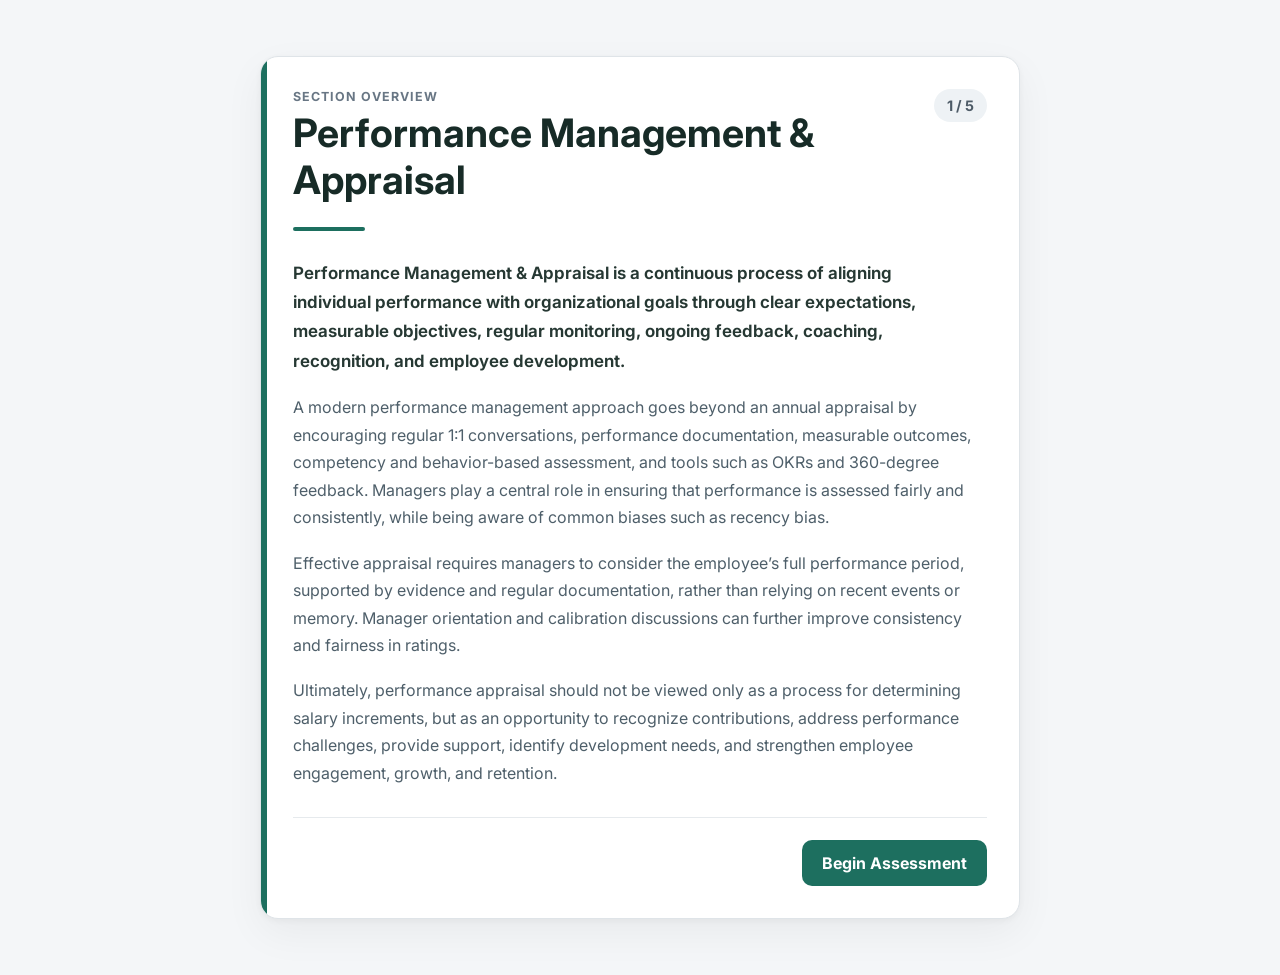
==== index.html @ 61f785e8 "Add section overview pages between assessment sections" ====
<!DOCTYPE html>
<html lang="en">
<head>
  <meta charset="UTF-8">
  <meta name="viewport" content="width=device-width, initial-scale=1">
  <meta name="description" content="BlinkNow Leadership Development Program HRM Session Final Assessment">
  <title>HRM Session Final Assessment</title>
  <link rel="stylesheet" href="style.css">
  <link rel="stylesheet" href="assessment.css?v=9">
  <link rel="stylesheet" href="section-intro.css?v=9">
</head>
<body>
  <main class="page-container">
    <section id="quiz-screen" class="quiz-card" hidden>
      <header class="quiz-header">
        <div>
          <p id="section-label" class="eyebrow">HRM Session Assessment</p>
          <h1 id="quiz-title">HRM Session Final Assessment</h1>
        </div>
        <div class="question-counter">
          <span id="current-question-number">1</span> / <span id="total-question-count">45</span>
        </div>
      </header>

      <div class="progress-track" role="progressbar" aria-label="Assessment progress" aria-valuemin="0" aria-valuemax="100" aria-valuenow="0">
        <div id="progress-bar" class="progress-bar"></div>
      </div>

      <div class="question-area">
        <details id="question-context" class="question-context" hidden>
          <summary id="context-title" class="context-title"></summary>
          <p id="context-text" class="context-text"></p>
        </details>

        <h2 id="question-text" class="question-text">Loading question...</h2>
        <div id="answer-options" class="answer-options" aria-label="Answer choices"></div>
        <div id="feedback" class="feedback" aria-live="polite" hidden></div>
      </div>

      <div class="quiz-actions">
        <button id="next-button" class="primary-button" type="button" disabled>Next Question</button>
      </div>
    </section>

    <section id="section-screen" class="quiz-card section-intro-card" hidden>
      <header class="section-intro-header">
        <div>
          <p id="section-intro-kicker" class="eyebrow">Section Overview</p>
          <h1 id="section-intro-title">Section Title</h1>
        </div>
        <div id="section-intro-count" class="question-counter">1 / 5</div>
      </header>

      <div class="section-intro-rule" aria-hidden="true"></div>
      <div id="section-intro-description" class="section-intro-description"></div>

      <div class="section-intro-actions">
        <button id="section-continue-button" class="primary-button" type="button">Begin Section</button>
      </div>
    </section>

    <section id="completion-screen" class="completion-card" hidden>
      <div class="completion-icon" aria-hidden="true">✓</div>
      <p class="eyebrow">Assessment Complete</p>
      <h1>HRM Sessions Completed</h1>
      <p class="completion-description">Enter your full name below to generate your certificate of completion.</p>
      <form id="certificate-form" class="name-form">
        <label for="participant-name">Full Name</label>
        <input id="participant-name" name="participant-name" type="text" autocomplete="name" maxlength="100" placeholder="Enter your full name" required>
        <button class="primary-button" type="submit">Generate Certificate</button>
      </form>
    </section>

    <section id="certificate-screen" hidden>
      <div id="certificate" class="certificate certificate-hrm" aria-label="Certificate of Completion">
        <div class="certificate-border">
          <div class="certificate-content">
            <div class="certificate-brand-lockup" aria-label="BlinkNow">
              <svg class="certificate-brand-mark" viewBox="0 0 86 118" aria-hidden="true">
                <path d="M43 3 61 21 43 39 25 21Z" fill="#ed174c" stroke="#ffffff" stroke-width="3"/>
                <path d="M22 23C4 42 2 67 16 87c7 10 16 18 27 25V42Z" fill="#41b6e6" stroke="#ffffff" stroke-width="3"/>
                <path d="M45 42v70c12-7 22-16 29-28 12-21 8-45-11-64Z" fill="#f15a24" stroke="#ffffff" stroke-width="3"/>
                <path d="M43 65 20 43c-7 14-7 31 2 45 5 9 12 16 21 22Z" fill="#4eb36b" stroke="#ffffff" stroke-width="3"/>
              </svg>
              <span>BlinkNow<sup>®</sup></span>
            </div>

            <h1 class="certificate-heading">Certificate of Completion</h1>

            <div class="certificate-ornament" aria-hidden="true">
              <span class="ornament-line"></span>
              <span class="ornament-symbol">◇ ◆ ◇</span>
              <span class="ornament-line"></span>
            </div>

            <p class="certificate-intro">This certificate is proudly presented to</p>
            <div id="certificate-name" class="certificate-name">Participant Name</div>

            <p class="certificate-copy">for the successful completion of the four HRM sessions and the</p>
            <h2 id="certificate-course-title" class="certificate-course">HRM Session Completion – Final Assessment</h2>
            <p class="certificate-program-copy">under the BlinkNow Leadership Development Program – 2026</p>

            <div class="certificate-meta">
              <span id="certificate-date"></span>
              <span class="certificate-meta-separator" aria-hidden="true">•</span>
              <span id="certificate-score">45 of 45 Questions Completed</span>
            </div>
          </div>
        </div>
      </div>

      <div class="certificate-actions">
        <p>Screenshot the certificate above or save it as a PDF.</p>
        <button id="print-certificate-button" class="primary-button" type="button">Print / Save as PDF</button>
      </div>
    </section>
  </main>

  <script src="questions-1.js?v=9"></script>
  <script src="questions-2.js?v=9"></script>
  <script src="questions-3.js?v=9"></script>
  <script src="case-studies.js?v=9"></script>
  <script src="section-descriptions.js?v=9"></script>
  <script src="app-state.js?v=9"></script>
  <script src="app-display.js?v=9"></script>
  <script src="app-compat.js?v=9"></script>
  <script src="app-answer.js?v=9"></script>
  <script src="app-finish.js?v=9"></script>
</body>
</html>
---- style.css ----
* {
  box-sizing: border-box;
}

html {
  font-family:
    Inter,
    -apple-system,
    BlinkMacSystemFont,
    "Segoe UI",
    Roboto,
    Helvetica,
    Arial,
    sans-serif;
}

body {
  margin: 0;
  min-height: 100vh;
  background: #f4f6f8;
  color: #1c2733;
}

button,
input {
  font: inherit;
}

button {
  cursor: pointer;
}

[hidden] {
  display: none !important;
}

.page-container {
  width: min(760px, calc(100% - 32px));
  margin: 0 auto;
  padding: 56px 0;
}

.quiz-card,
.completion-card {
  background: #ffffff;
  border: 1px solid #dfe4e8;
  border-radius: 18px;
  padding: 32px;
  box-shadow:
    0 2px 6px rgba(0, 0, 0, 0.04),
    0 14px 40px rgba(0, 0, 0, 0.05);
}

.eyebrow {
  margin: 0 0 5px;
  color: #687684;
  font-size: 0.78rem;
  font-weight: 700;
  letter-spacing: 0.08em;
  text-transform: uppercase;
}

h1,
h2,
p {
  margin-top: 0;
}

.quiz-header h1 {
  margin-bottom: 0;
  font-size: 1.65rem;
  line-height: 1.25;
}

.quiz-header {
  display: flex;
  align-items: flex-start;
  justify-content: space-between;
  gap: 24px;
}

.question-counter {
  flex: 0 0 auto;
  background: #eef2f5;
  border-radius: 999px;
  padding: 8px 13px;
  color: #4d5b67;
  font-size: 0.9rem;
  font-weight: 700;
}

.progress-track {
  width: 100%;
  height: 8px;
  margin: 26px 0 34px;
  overflow: hidden;
  background: #e9edf0;
  border-radius: 999px;
}

.progress-bar {
  width: 0%;
  height: 100%;
  background: #1d6f5f;
  border-radius: inherit;
  transition: width 200ms ease;
}

.question-area {
  min-height: 300px;
}

.question-text {
  margin-bottom: 24px;
  font-size: 1.32rem;
  line-height: 1.45;
}

.answer-options {
  display: grid;
  gap: 12px;
}

.answer-button {
  width: 100%;
  display: flex;
  align-items: center;
  gap: 14px;
  padding: 16px 18px;
  text-align: left;
  color: #1c2733;
  background: #ffffff;
  border: 2px solid #d8dee3;
  border-radius: 12px;
  transition:
    border-color 120ms ease,
    background-color 120ms ease,
    transform 80ms ease;
}

.answer-button:hover:not(:disabled) {
  border-color: #98a5af;
  background: #fafbfc;
}

.answer-button:active:not(:disabled) {
  transform: scale(0.995);
}

.answer-button:focus-visible,
.primary-button:focus-visible,
input:focus-visible {
  outline: 3px solid rgba(29, 111, 95, 0.25);
  outline-offset: 2px;
}

.answer-letter {
  flex: 0 0 auto;
  display: grid;
  place-items: center;
  width: 34px;
  height: 34px;
  background: #eef2f5;
  border-radius: 8px;
  font-weight: 700;
}

.answer-label {
  flex: 1;
  line-height: 1.4;
}

.answer-button.correct {
  border-color: #218558;
  background: #edf8f2;
}

.answer-button.correct .answer-letter {
  color: #ffffff;
  background: #218558;
}

.answer-button.incorrect {
  border-color: #c74a4a;
  background: #fff3f3;
}

.answer-button.incorrect .answer-letter {
  color: #ffffff;
  background: #c74a4a;
}

.feedback {
  margin-top: 18px;
  padding: 14px 16px;
  border-radius: 10px;
  font-weight: 650;
  line-height: 1.45;
}

.feedback.correct-feedback {
  color: #14583b;
  background: #edf8f2;
  border: 1px solid #b9dfcc;
}

.feedback.incorrect-feedback {
  color: #8a2929;
  background: #fff2f2;
  border: 1px solid #edc2c2;
}

.quiz-actions {
  display: flex;
  justify-content: flex-end;
  margin-top: 28px;
  padding-top: 22px;
  border-top: 1px solid #e6eaed;
}

.primary-button {
  min-height: 46px;
  padding: 12px 20px;
  color: #ffffff;
  background: #1d6f5f;
  border: none;
  border-radius: 10px;
  font-weight: 700;
  transition:
    background-color 120ms ease,
    opacity 120ms ease;
}

.primary-button:hover:not(:disabled) {
  background: #165b4e;
}

.primary-button:disabled {
  cursor: not-allowed;
  opacity: 0.42;
}

.completion-card {
  max-width: 620px;
  margin: 0 auto;
  text-align: center;
}

.completion-icon {
  display: grid;
  place-items: center;
  width: 64px;
  height: 64px;
  margin: 0 auto 22px;
  color: #ffffff;
  background: #218558;
  border-radius: 50%;
  font-size: 2rem;
  font-weight: 800;
}

.completion-card h1 {
  margin-bottom: 12px;
  font-size: 2rem;
}

.completion-description {
  max-width: 500px;
  margin: 0 auto 28px;
  color: #61707d;
  line-height: 1.6;
}

.name-form {
  display: grid;
  max-width: 420px;
  margin: 0 auto;
  gap: 12px;
  text-align: left;
}

.name-form label {
  font-size: 0.9rem;
  font-weight: 700;
}

.name-form input {
  width: 100%;
  height: 50px;
  padding: 0 14px;
  color: #17212a;
  background: #ffffff;
  border: 2px solid #d5dce1;
  border-radius: 10px;
  font-size: 1rem;
}

.name-form input:focus {
  border-color: #1d6f5f;
}

.name-form .primary-button {
  width: 100%;
  margin-top: 6px;
}

#certificate-screen {
  width: 100%;
}

.certificate {
  width: 100%;
  aspect-ratio: 1.414 / 1;
  background:
    linear-gradient(
      135deg,
      #ffffff 0%,
      #fafbf9 50%,
      #ffffff 100%
    );
  border: 1px solid #d6d9d4;
  padding: 18px;
  box-shadow:
    0 3px 8px rgba(0, 0, 0, 0.06),
    0 20px 50px rgba(0, 0, 0, 0.08);
}

.certificate-border {
  width: 100%;
  height: 100%;
  display: grid;
  place-items: center;
  border: 3px solid #1d6f5f;
  padding: 10px;
}

.certificate-content {
  width: 100%;
  height: 100%;
  display: flex;
  flex-direction: column;
  align-items: center;
  justify-content: center;
  border: 1px solid #bcc8c3;
  padding: 32px 42px;
  text-align: center;
}

.certificate-logo {
  display: grid;
  place-items: center;
  width: 52px;
  height: 52px;
  margin-bottom: 10px;
  color: #ffffff;
  background: #1d6f5f;
  border-radius: 50%;
  font-weight: 800;
  letter-spacing: 0.04em;
}

.certificate-organization {
  margin-bottom: 22px;
  color: #52615d;
  font-size: 0.78rem;
  font-weight: 800;
  letter-spacing: 0.15em;
  text-transform: uppercase;
}

.certificate-heading {
  margin-bottom: 20px;
  color: #172b27;
  font-family: Georgia, "Times New Roman", serif;
  font-size: clamp(2rem, 5vw, 3rem);
  font-weight: 500;
}

.certificate-intro,
.certificate-copy {
  margin-bottom: 10px;
  color: #66736f;
  font-family: Georgia, "Times New Roman", serif;
  font-size: 1rem;
  font-style: italic;
}

.certificate-name {
  min-width: 62%;
  margin-bottom: 14px;
  padding: 4px 20px 9px;
  color: #1d6f5f;
  border-bottom: 1px solid #a7b3ae;
  font-family: Georgia, "Times New Roman", serif;
  font-size: clamp(1.8rem, 5vw, 2.8rem);
  font-weight: 600;
}

.certificate-course {
  margin: 5px 0 28px;
  color: #21322e;
  font-size: clamp(1.2rem, 3vw, 1.65rem);
}

.certificate-details {
  width: min(480px, 100%);
  display: grid;
  grid-template-columns: 1fr 1fr;
  gap: 30px;
  margin-top: 4px;
}

.certificate-details > div {
  display: flex;
  flex-direction: column;
  gap: 5px;
}

.detail-label {
  color: #78847f;
  font-size: 0.72rem;
  font-weight: 800;
  letter-spacing: 0.08em;
  text-transform: uppercase;
}

.certificate-details strong {
  color: #263833;
  font-size: 0.95rem;
}

.certificate-footer {
  margin: 26px 0 0;
  color: #82908b;
  font-size: 0.7rem;
}

.certificate-actions {
  margin-top: 26px;
  text-align: center;
}

.certificate-actions p {
  margin-bottom: 14px;
  color: #687684;
  font-size: 0.9rem;
}

@media (max-width: 600px) {
  .page-container {
    width: min(100% - 20px, 760px);
    padding: 20px 0;
  }

  .quiz-card,
  .completion-card {
    padding: 22px 18px;
    border-radius: 14px;
  }

  .quiz-header {
    gap: 12px;
  }

  .quiz-header h1 {
    font-size: 1.3rem;
  }

  .question-area {
    min-height: unset;
  }

  .question-text {
    font-size: 1.15rem;
  }

  .answer-button {
    padding: 14px;
  }

  .quiz-actions .primary-button {
    width: 100%;
  }

  .certificate {
    padding: 7px;
  }

  .certificate-border {
    padding: 5px;
    border-width: 2px;
  }

  .certificate-content {
    padding: 12px 16px;
  }

  .certificate-logo {
    width: 34px;
    height: 34px;
    margin-bottom: 5px;
    font-size: 0.72rem;
  }

  .certificate-organization {
    margin-bottom: 8px;
    font-size: 0.52rem;
  }

  .certificate-heading {
    margin-bottom: 9px;
    font-size: clamp(1.25rem, 7vw, 2rem);
  }

  .certificate-intro,
  .certificate-copy {
    margin-bottom: 4px;
    font-size: 0.65rem;
  }

  .certificate-name {
    margin-bottom: 6px;
    padding-bottom: 4px;
    font-size: clamp(1.1rem, 7vw, 1.8rem);
  }

  .certificate-course {
    margin: 3px 0 10px;
    font-size: clamp(0.8rem, 4vw, 1.1rem);
  }

  .certificate-details {
    gap: 12px;
  }

  .detail-label {
    font-size: 0.45rem;
  }

  .certificate-details strong {
    font-size: 0.58rem;
  }

  .certificate-footer {
    margin-top: 10px;
    font-size: 0.42rem;
  }
}

@media print {
  @page {
    size: landscape;
    margin: 0;
  }

  body {
    background: #ffffff;
  }

  body * {
    visibility: hidden;
  }

  #certificate,
  #certificate * {
    visibility: visible;
  }

  #certificate {
    position: absolute;
    left: 0;
    top: 0;
    width: 100%;
    border: none;
    box-shadow: none;
  }

  .certificate-actions {
    display: none;
  }
}
---- assessment.css ----
@import url("https://fonts.googleapis.com/css2?family=Cormorant+Garamond:wght@600;700&family=Great+Vibes&family=Inter:wght@400;600;700&display=swap");

.question-context {
  margin: 0 0 24px;
  overflow: hidden;
  background: #f7f9fa;
  border: 1px solid #dfe5e8;
  border-radius: 12px;
}

.context-title {
  padding: 14px 16px;
  color: #31423d;
  font-size: 0.9rem;
  font-weight: 800;
  line-height: 1.4;
  cursor: pointer;
}

.context-title:hover {
  background: #f0f4f3;
}

.context-text {
  padding: 0 16px 16px;
  margin: 0;
  color: #52616d;
  font-size: 0.94rem;
  line-height: 1.65;
  white-space: pre-line;
}

#certificate-screen {
  width: min(1080px, calc(100vw - 32px));
  margin-left: 50%;
  transform: translateX(-50%);
}

.certificate.certificate-hrm {
  width: 100%;
  aspect-ratio: 1.414 / 1;
  overflow: hidden;
  padding: clamp(12px, 1.8vw, 22px);
  background: #ffffff;
  border: 1px solid #315b8a;
  box-shadow: 0 12px 36px rgba(28, 52, 80, 0.12);
}

.certificate-hrm .certificate-border {
  width: 100%;
  height: 100%;
  padding: clamp(10px, 1.4vw, 18px);
  border: 0;
  box-shadow: inset 0 0 0 3px #315b8a;
}

.certificate-hrm .certificate-content {
  width: 100%;
  height: 100%;
  display: grid;
  grid-template-rows: auto auto auto auto auto auto auto auto;
  align-content: center;
  justify-items: center;
  gap: clamp(5px, 0.75vw, 10px);
  overflow: hidden;
  padding: clamp(18px, 3vw, 38px) clamp(28px, 5vw, 72px);
  border: 0;
  box-shadow: inset 0 0 0 1px rgba(49, 91, 138, 0.28);
  text-align: center;
}

.certificate-brand-lockup {
  display: flex;
  align-items: center;
  justify-content: center;
  gap: clamp(7px, 1vw, 12px);
  margin-bottom: clamp(2px, 0.4vw, 6px);
  color: #ed174c;
  font-family: "Inter", Arial, sans-serif;
  font-size: clamp(1.7rem, 3.5vw, 2.7rem);
  font-weight: 800;
  letter-spacing: -0.045em;
  line-height: 1;
}

.certificate-brand-lockup sup {
  position: relative;
  top: -0.55em;
  margin-left: 2px;
  font-size: 0.22em;
  letter-spacing: 0;
}

.certificate-brand-mark {
  width: clamp(38px, 5.4vw, 58px);
  height: auto;
  flex: 0 0 auto;
}

.certificate-hrm .certificate-heading {
  margin: 0;
  color: #315b8a;
  font-family: "Cormorant Garamond", Georgia, "Times New Roman", serif;
  font-size: clamp(2rem, 4.5vw, 3.45rem);
  font-weight: 700;
  letter-spacing: 0.035em;
  line-height: 1;
  text-transform: uppercase;
  white-space: nowrap;
}

.certificate-ornament {
  width: min(720px, 86%);
  display: grid;
  grid-template-columns: 1fr auto 1fr;
  align-items: center;
  gap: 16px;
  color: #c49a43;
}

.ornament-line {
  height: 1px;
  background: #c49a43;
}

.ornament-symbol {
  font-family: Georgia, "Times New Roman", serif;
  font-size: clamp(0.9rem, 1.8vw, 1.3rem);
  letter-spacing: 0.2em;
  white-space: nowrap;
}

.certificate-hrm .certificate-intro,
.certificate-hrm .certificate-copy,
.certificate-program-copy,
.certificate-meta {
  margin: 0;
  color: #3f638b;
  font-family: "Inter", Arial, sans-serif;
  font-style: normal;
}

.certificate-hrm .certificate-intro {
  font-size: clamp(0.86rem, 1.8vw, 1.2rem);
  font-weight: 500;
}

.certificate-hrm .certificate-name {
  min-width: 0;
  max-width: 92%;
  margin: 0;
  padding: 0;
  overflow-wrap: anywhere;
  border: 0;
  color: #c49a43;
  font-family: "Great Vibes", "Brush Script MT", cursive;
  font-size: clamp(2.7rem, 6.5vw, 5.1rem);
  font-weight: 400;
  line-height: 1.05;
}

.certificate-hrm .certificate-copy {
  font-size: clamp(0.82rem, 1.65vw, 1.1rem);
  line-height: 1.35;
}

.certificate-hrm .certificate-course {
  max-width: 92%;
  margin: 0;
  color: #315b8a;
  font-family: "Cormorant Garamond", Georgia, "Times New Roman", serif;
  font-size: clamp(1.45rem, 3.2vw, 2.45rem);
  font-weight: 700;
  line-height: 1.05;
}

.certificate-program-copy {
  font-size: clamp(0.78rem, 1.45vw, 1rem);
  line-height: 1.3;
}

.certificate-meta {
  display: flex;
  flex-wrap: wrap;
  align-items: center;
  justify-content: center;
  gap: 10px;
  margin-top: clamp(3px, 0.7vw, 8px);
  font-size: clamp(0.72rem, 1.25vw, 0.92rem);
  font-weight: 600;
}

.certificate-meta-separator {
  color: #c49a43;
}

.certificate-actions {
  margin-top: 22px;
}

@media (max-width: 700px) {
  .context-title {
    padding: 12px 14px;
  }

  .context-text {
    padding: 0 14px 14px;
    font-size: 0.88rem;
  }

  #certificate-screen {
    width: calc(100vw - 20px);
  }

  .certificate.certificate-hrm {
    padding: 7px;
  }

  .certificate-hrm .certificate-border {
    padding: 6px;
    box-shadow: inset 0 0 0 2px #315b8a;
  }

  .certificate-hrm .certificate-content {
    gap: 3px;
    padding: 9px 14px;
  }

  .certificate-brand-lockup {
    gap: 5px;
    margin-bottom: 0;
    font-size: clamp(0.9rem, 4.8vw, 1.45rem);
  }

  .certificate-brand-mark {
    width: clamp(22px, 6vw, 34px);
  }

  .certificate-hrm .certificate-heading {
    font-size: clamp(1.05rem, 5vw, 1.75rem);
  }

  .certificate-ornament {
    width: 88%;
    gap: 7px;
  }

  .ornament-symbol {
    font-size: 0.62rem;
  }

  .certificate-hrm .certificate-intro {
    font-size: clamp(0.48rem, 2.4vw, 0.75rem);
  }

  .certificate-hrm .certificate-name {
    font-size: clamp(1.45rem, 8vw, 2.6rem);
  }

  .certificate-hrm .certificate-copy {
    font-size: clamp(0.45rem, 2.25vw, 0.7rem);
  }

  .certificate-hrm .certificate-course {
    max-width: 96%;
    font-size: clamp(0.8rem, 4.1vw, 1.3rem);
  }

  .certificate-program-copy {
    font-size: clamp(0.42rem, 2.05vw, 0.65rem);
  }

  .certificate-meta {
    gap: 5px;
    margin-top: 1px;
    font-size: clamp(0.4rem, 1.9vw, 0.6rem);
  }
}

@page {
  size: 11in 8.5in;
  margin: 0.45in;
}

@media print {
  html,
  body {
    width: 100% !important;
    height: auto !important;
    margin: 0 !important;
    padding: 0 !important;
    overflow: visible !important;
    background: #ffffff !important;
    -webkit-print-color-adjust: exact;
    print-color-adjust: exact;
  }

  .page-container {
    width: 100% !important;
    margin: 0 !important;
    padding: 0 !important;
  }

  #certificate-screen {
    position: static !important;
    display: block !important;
    width: 100% !important;
    margin: 0 !important;
    transform: none !important;
    visibility: visible !important;
  }

  #certificate.certificate-hrm {
    position: relative !important;
    inset: auto !important;
    width: 100% !important;
    height: auto !important;
    max-width: none !important;
    max-height: none !important;
    aspect-ratio: 1.414 / 1 !important;
    margin: 0 auto !important;
    padding: 0.14in !important;
    overflow: hidden !important;
    border: 1pt solid #315b8a !important;
    box-shadow: none !important;
    page-break-inside: avoid !important;
    break-inside: avoid !important;
  }

  #certificate .certificate-border {
    padding: 0.11in !important;
    border: 0 !important;
    box-shadow: inset 0 0 0 2.2pt #315b8a !important;
  }

  #certificate .certificate-content {
    gap: 4pt !important;
    padding: 0.18in 0.42in !important;
    border: 0 !important;
    box-shadow: inset 0 0 0 0.65pt rgba(49, 91, 138, 0.32) !important;
  }

  #certificate .certificate-brand-lockup {
    gap: 7pt !important;
    margin-bottom: 1pt !important;
    font-size: 22pt !important;
  }

  #certificate .certificate-brand-mark {
    width: 34pt !important;
  }

  #certificate .certificate-heading {
    font-size: 29pt !important;
    letter-spacing: 0.025em !important;
    white-space: nowrap !important;
  }

  #certificate .certificate-ornament {
    width: 82% !important;
    gap: 9pt !important;
  }

  #certificate .ornament-symbol {
    font-size: 9pt !important;
  }

  #certificate .certificate-intro {
    font-size: 10.5pt !important;
  }

  #certificate .certificate-name {
    max-width: 92% !important;
    font-size: 38pt !important;
  }

  #certificate .certificate-copy {
    font-size: 9.5pt !important;
  }

  #certificate .certificate-course {
    max-width: 94% !important;
    font-size: 19pt !important;
  }

  #certificate .certificate-program-copy {
    font-size: 8.5pt !important;
  }

  #certificate .certificate-meta {
    gap: 7pt !important;
    margin-top: 2pt !important;
    font-size: 8pt !important;
  }

  .certificate-actions {
    display: none !important;
  }
}
---- section-intro.css ----
.section-intro-card {
  position: relative;
  overflow: hidden;
}

.section-intro-card::before {
  content: "";
  position: absolute;
  inset: 0 auto 0 0;
  width: 6px;
  background: #1d6f5f;
}

.section-intro-header {
  display: flex;
  align-items: flex-start;
  justify-content: space-between;
  gap: 24px;
}

.section-intro-header h1 {
  max-width: 620px;
  margin: 0;
  color: #172b27;
  font-size: clamp(1.8rem, 4vw, 2.45rem);
  line-height: 1.2;
}

.section-intro-rule {
  width: 72px;
  height: 4px;
  margin: 24px 0 28px;
  background: #1d6f5f;
  border-radius: 999px;
}

.section-intro-description {
  max-width: 68ch;
  color: #4e5f6a;
  font-size: 1rem;
  line-height: 1.72;
}

.section-intro-description p {
  margin: 0 0 1.1em;
}

.section-intro-description p:first-child {
  color: #263833;
  font-size: 1.06rem;
  font-weight: 650;
}

.section-intro-description p:last-child {
  margin-bottom: 0;
}

.section-intro-actions {
  display: flex;
  justify-content: flex-end;
  margin-top: 30px;
  padding-top: 22px;
  border-top: 1px solid #e6eaed;
}

@media (max-width: 600px) {
  .section-intro-header {
    gap: 12px;
  }

  .section-intro-header h1 {
    font-size: 1.55rem;
  }

  .section-intro-description {
    font-size: 0.95rem;
    line-height: 1.65;
  }

  .section-intro-description p:first-child {
    font-size: 1rem;
  }

  .section-intro-actions .primary-button {
    width: 100%;
  }
}

@media print {
  #section-screen {
    display: none !important;
  }
}
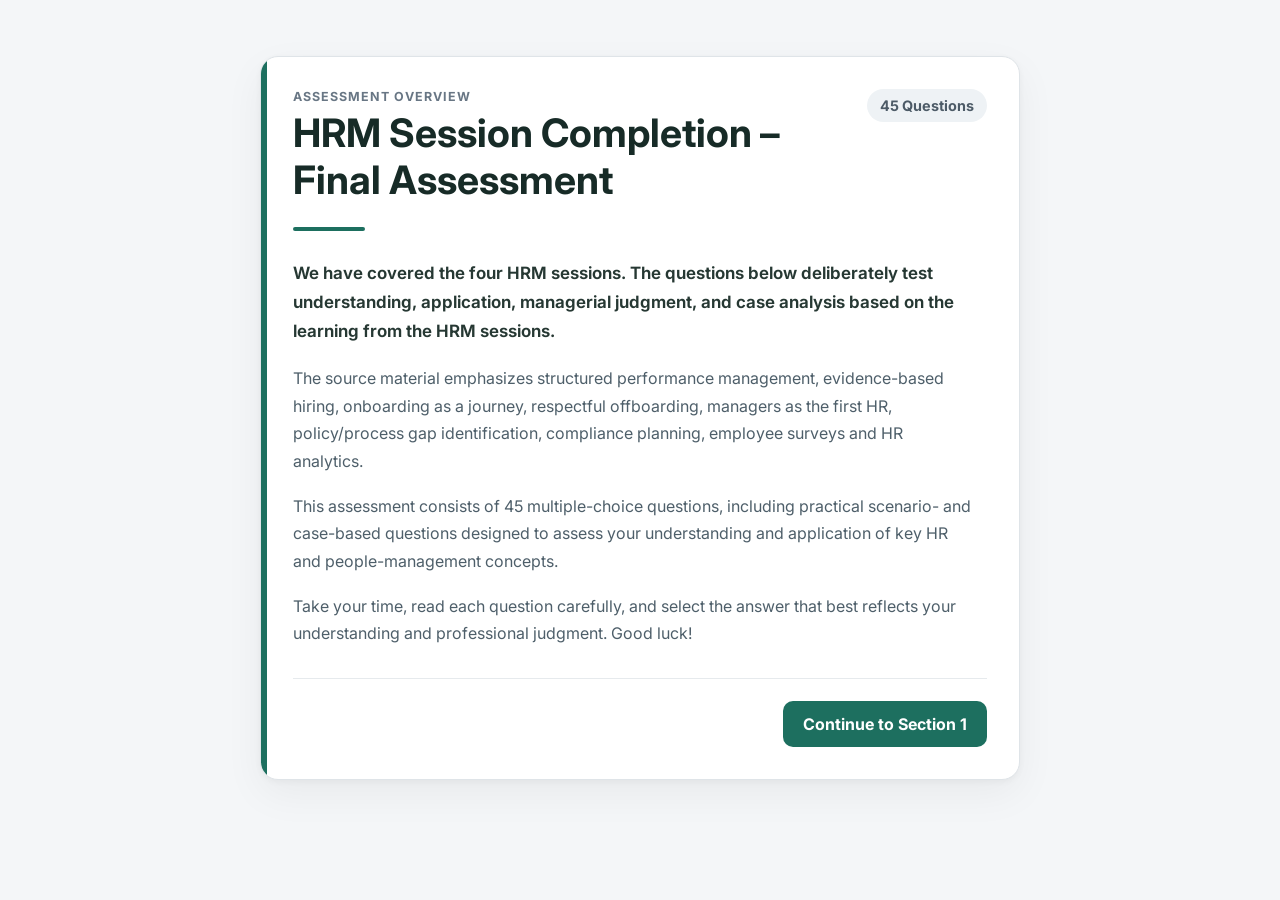
==== commit 409688e9: "Cache-bust assessment overview flow" ====
--- a/index.html
+++ b/index.html
@@ -6,8 +6,8 @@
   <meta name="description" content="BlinkNow Leadership Development Program HRM Session Final Assessment">
   <title>HRM Session Final Assessment</title>
   <link rel="stylesheet" href="style.css">
-  <link rel="stylesheet" href="assessment.css?v=9">
-  <link rel="stylesheet" href="section-intro.css?v=9">
+  <link rel="stylesheet" href="assessment.css?v=10">
+  <link rel="stylesheet" href="section-intro.css?v=10">
 </head>
 <body>
   <main class="page-container">
@@ -116,15 +116,15 @@
     </section>
   </main>
 
-  <script src="questions-1.js?v=9"></script>
-  <script src="questions-2.js?v=9"></script>
-  <script src="questions-3.js?v=9"></script>
-  <script src="case-studies.js?v=9"></script>
-  <script src="section-descriptions.js?v=9"></script>
-  <script src="app-state.js?v=9"></script>
-  <script src="app-display.js?v=9"></script>
-  <script src="app-compat.js?v=9"></script>
-  <script src="app-answer.js?v=9"></script>
-  <script src="app-finish.js?v=9"></script>
+  <script src="questions-1.js?v=10"></script>
+  <script src="questions-2.js?v=10"></script>
+  <script src="questions-3.js?v=10"></script>
+  <script src="case-studies.js?v=10"></script>
+  <script src="section-descriptions.js?v=10"></script>
+  <script src="app-state.js?v=10"></script>
+  <script src="app-display.js?v=10"></script>
+  <script src="app-compat.js?v=10"></script>
+  <script src="app-answer.js?v=10"></script>
+  <script src="app-finish.js?v=10"></script>
 </body>
 </html>
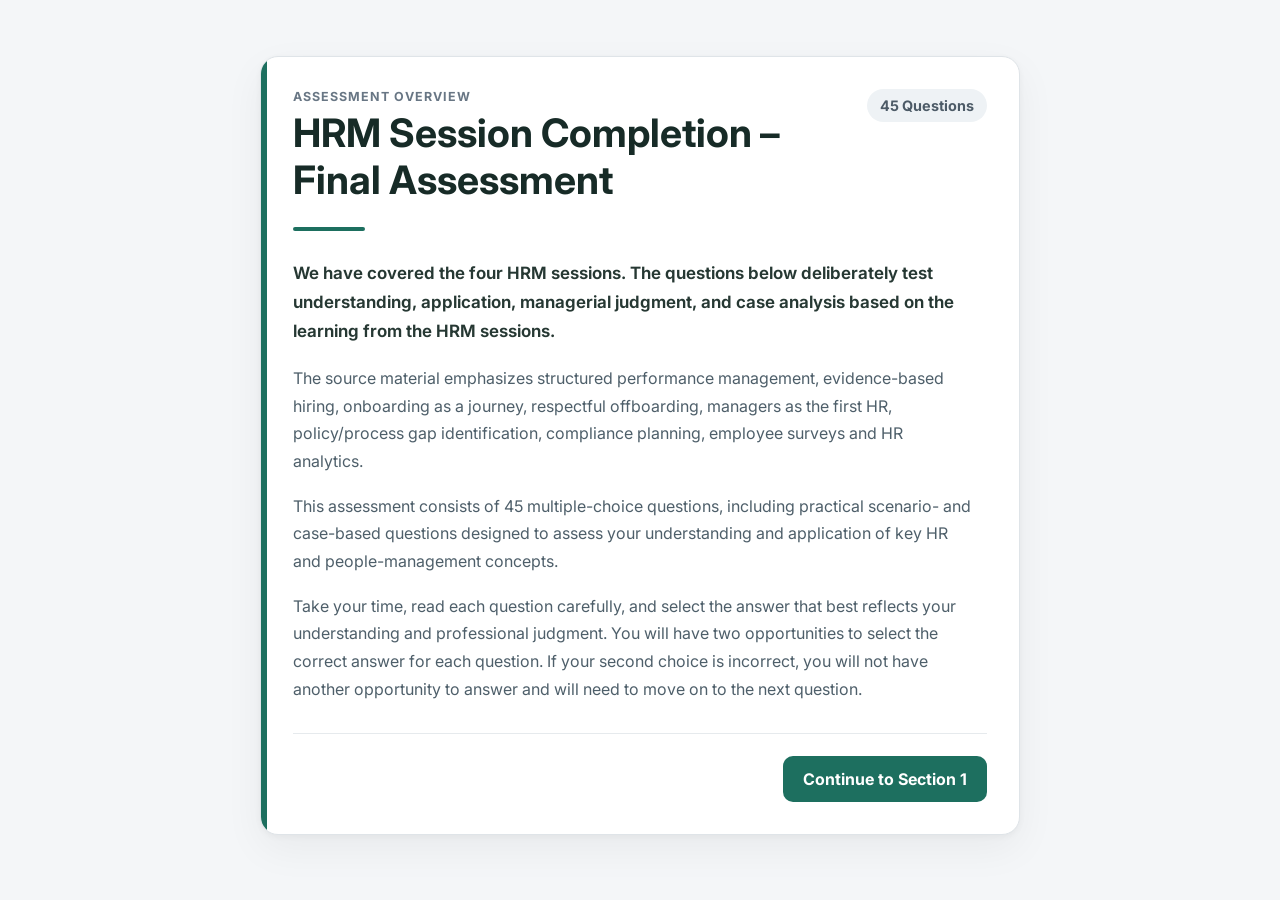
==== commit b95ed73f: "Apply final certificate content and watermark layout" ====
--- a/index.html
+++ b/index.html
@@ -6,8 +6,9 @@
   <meta name="description" content="BlinkNow Leadership Development Program HRM Session Final Assessment">
   <title>HRM Session Final Assessment</title>
   <link rel="stylesheet" href="style.css">
-  <link rel="stylesheet" href="assessment.css?v=10">
-  <link rel="stylesheet" href="section-intro.css?v=10">
+  <link rel="stylesheet" href="assessment.css?v=15">
+  <link rel="stylesheet" href="section-intro.css?v=15">
+  <link rel="stylesheet" href="certificate-updates.css?v=15">
 </head>
 <body>
   <main class="page-container">
@@ -17,7 +18,7 @@
           <p id="section-label" class="eyebrow">HRM Session Assessment</p>
           <h1 id="quiz-title">HRM Session Final Assessment</h1>
         </div>
-        <div class="question-counter">
+        <div id="question-counter-trigger" class="question-counter" aria-label="Question 1 of 45">
           <span id="current-question-number">1</span> / <span id="total-question-count">45</span>
         </div>
       </header>
@@ -59,33 +60,44 @@
       </div>
     </section>
 
-    <section id="completion-screen" class="completion-card" hidden>
-      <div class="completion-icon" aria-hidden="true">✓</div>
-      <p class="eyebrow">Assessment Complete</p>
-      <h1>HRM Sessions Completed</h1>
-      <p class="completion-description">Enter your full name below to generate your certificate of completion.</p>
-      <form id="certificate-form" class="name-form">
+    <section id="completion-screen" class="completion-card result-card" hidden>
+      <div id="completion-icon" class="completion-icon" aria-hidden="true">✓</div>
+      <p id="result-eyebrow" class="eyebrow">Assessment Complete</p>
+      <h1 id="result-title">Assessment Result</h1>
+      <p id="result-summary" class="completion-description"></p>
+      <div id="result-score" class="result-score" aria-live="polite"></div>
+
+      <form id="certificate-form" class="name-form" hidden>
         <label for="participant-name">Full Name</label>
         <input id="participant-name" name="participant-name" type="text" autocomplete="name" maxlength="100" placeholder="Enter your full name" required>
-        <button class="primary-button" type="submit">Generate Certificate</button>
+
+        <label for="participant-email">Email Address</label>
+        <input id="participant-email" name="participant-email" type="email" autocomplete="email" maxlength="254" placeholder="Enter your approved email address" required>
+        <div id="certificate-access-error" class="feedback incorrect-feedback" role="alert" hidden></div>
+
+        <div class="result-form-actions">
+          <button id="participation-restart-button" class="secondary-button" type="button" hidden>Restart Assessment</button>
+          <button id="certificate-submit-button" class="primary-button" type="submit">View Certificate</button>
+        </div>
       </form>
+
+      <div id="restart-panel" class="restart-panel" hidden>
+        <button id="restart-assessment-button" class="primary-button" type="button">Restart Assessment</button>
+      </div>
     </section>
 
     <section id="certificate-screen" hidden>
       <div id="certificate" class="certificate certificate-hrm" aria-label="Certificate of Completion">
         <div class="certificate-border">
           <div class="certificate-content">
-            <div class="certificate-brand-lockup" aria-label="BlinkNow">
-              <svg class="certificate-brand-mark" viewBox="0 0 86 118" aria-hidden="true">
-                <path d="M43 3 61 21 43 39 25 21Z" fill="#ed174c" stroke="#ffffff" stroke-width="3"/>
-                <path d="M22 23C4 42 2 67 16 87c7 10 16 18 27 25V42Z" fill="#41b6e6" stroke="#ffffff" stroke-width="3"/>
-                <path d="M45 42v70c12-7 22-16 29-28 12-21 8-45-11-64Z" fill="#f15a24" stroke="#ffffff" stroke-width="3"/>
-                <path d="M43 65 20 43c-7 14-7 31 2 45 5 9 12 16 21 22Z" fill="#4eb36b" stroke="#ffffff" stroke-width="3"/>
-              </svg>
-              <span>BlinkNow<sup>®</sup></span>
+            <div class="certificate-watermark" aria-hidden="true">
+              <img src="assets/blinknow-logo.png?v=15" alt="">
             </div>
 
-            <h1 class="certificate-heading">Certificate of Completion</h1>
+            <img class="certificate-brand-logo" src="assets/blinknow-logo.png?v=15" alt="BlinkNow">
+            <p class="certificate-program-title">BlinkNow Leadership Development Program - 2026</p>
+
+            <h1 id="certificate-heading" class="certificate-heading">Certificate of Completion</h1>
 
             <div class="certificate-ornament" aria-hidden="true">
               <span class="ornament-line"></span>
@@ -93,17 +105,13 @@
               <span class="ornament-line"></span>
             </div>
 
-            <p class="certificate-intro">This certificate is proudly presented to</p>
+            <p class="certificate-intro">proudly presented to</p>
             <div id="certificate-name" class="certificate-name">Participant Name</div>
 
-            <p class="certificate-copy">for the successful completion of the four HRM sessions and the</p>
-            <h2 id="certificate-course-title" class="certificate-course">HRM Session Completion – Final Assessment</h2>
-            <p class="certificate-program-copy">under the BlinkNow Leadership Development Program – 2026</p>
+            <p id="certificate-copy" class="certificate-copy">For successful completion of the Human Resources Management Sessions</p>
 
             <div class="certificate-meta">
               <span id="certificate-date"></span>
-              <span class="certificate-meta-separator" aria-hidden="true">•</span>
-              <span id="certificate-score">45 of 45 Questions Completed</span>
             </div>
           </div>
         </div>
@@ -111,20 +119,24 @@
 
       <div class="certificate-actions">
         <p>Screenshot the certificate above or save it as a PDF.</p>
-        <button id="print-certificate-button" class="primary-button" type="button">Print / Save as PDF</button>
+        <div class="certificate-action-buttons">
+          <button id="certificate-restart-button" class="secondary-button" type="button" hidden>Restart Assessment</button>
+          <button id="print-certificate-button" class="primary-button" type="button">Print / Save as PDF</button>
+        </div>
       </div>
     </section>
   </main>
 
-  <script src="questions-1.js?v=10"></script>
-  <script src="questions-2.js?v=10"></script>
-  <script src="questions-3.js?v=10"></script>
-  <script src="case-studies.js?v=10"></script>
-  <script src="section-descriptions.js?v=10"></script>
-  <script src="app-state.js?v=10"></script>
-  <script src="app-display.js?v=10"></script>
-  <script src="app-compat.js?v=10"></script>
-  <script src="app-answer.js?v=10"></script>
-  <script src="app-finish.js?v=10"></script>
+  <script src="questions-1.js?v=15"></script>
+  <script src="questions-2.js?v=15"></script>
+  <script src="questions-3.js?v=15"></script>
+  <script src="case-studies.js?v=15"></script>
+  <script src="section-descriptions.js?v=15"></script>
+  <script src="email-whitelist.js?v=15"></script>
+  <script src="app-state.js?v=15"></script>
+  <script src="app-display.js?v=15"></script>
+  <script src="app-compat.js?v=15"></script>
+  <script src="app-answer.js?v=15"></script>
+  <script src="app-finish.js?v=15"></script>
 </body>
 </html>
--- a/assessment.css
+++ b/assessment.css
@@ -28,6 +28,36 @@
   font-size: 0.94rem;
   line-height: 1.65;
   white-space: pre-line;
+}
+
+#question-counter-trigger {
+  user-select: none;
+  -webkit-user-select: none;
+}
+
+.result-card {
+  max-width: 640px;
+}
+
+.result-score {
+  width: fit-content;
+  margin: 0 auto 26px;
+  padding: 11px 16px;
+  color: #315b8a;
+  background: #eef4f9;
+  border: 1px solid #cbdbe8;
+  border-radius: 999px;
+  font-size: 1rem;
+  font-weight: 800;
+}
+
+.restart-panel {
+  display: flex;
+  justify-content: center;
+}
+
+.completion-icon.retry-icon {
+  background: #a66c24;
 }
 
 #certificate-screen {
@@ -61,40 +91,29 @@
   grid-template-rows: auto auto auto auto auto auto auto auto;
   align-content: center;
   justify-items: center;
-  gap: clamp(5px, 0.75vw, 10px);
+  gap: clamp(4px, 0.65vw, 9px);
   overflow: hidden;
-  padding: clamp(18px, 3vw, 38px) clamp(28px, 5vw, 72px);
+  padding: clamp(16px, 2.5vw, 32px) clamp(28px, 5vw, 72px);
   border: 0;
   box-shadow: inset 0 0 0 1px rgba(49, 91, 138, 0.28);
   text-align: center;
 }
 
-.certificate-brand-lockup {
-  display: flex;
-  align-items: center;
-  justify-content: center;
-  gap: clamp(7px, 1vw, 12px);
-  margin-bottom: clamp(2px, 0.4vw, 6px);
-  color: #ed174c;
+.certificate-brand-logo {
+  display: block;
+  width: clamp(220px, 34vw, 365px);
+  max-width: 58%;
+  height: auto;
+  margin: 0;
+}
+
+.certificate-program-title {
+  margin: 0 0 clamp(3px, 0.6vw, 8px);
+  color: #315b8a;
   font-family: "Inter", Arial, sans-serif;
-  font-size: clamp(1.7rem, 3.5vw, 2.7rem);
-  font-weight: 800;
-  letter-spacing: -0.045em;
-  line-height: 1;
-}
-
-.certificate-brand-lockup sup {
-  position: relative;
-  top: -0.55em;
-  margin-left: 2px;
-  font-size: 0.22em;
-  letter-spacing: 0;
-}
-
-.certificate-brand-mark {
-  width: clamp(38px, 5.4vw, 58px);
-  height: auto;
-  flex: 0 0 auto;
+  font-size: clamp(0.78rem, 1.45vw, 1rem);
+  font-weight: 700;
+  letter-spacing: 0.02em;
 }
 
 .certificate-hrm .certificate-heading {
@@ -132,7 +151,6 @@
 
 .certificate-hrm .certificate-intro,
 .certificate-hrm .certificate-copy,
-.certificate-program-copy,
 .certificate-meta {
   margin: 0;
   color: #3f638b;
@@ -160,7 +178,8 @@
 }
 
 .certificate-hrm .certificate-copy {
-  font-size: clamp(0.82rem, 1.65vw, 1.1rem);
+  max-width: 92%;
+  font-size: clamp(0.78rem, 1.45vw, 1rem);
   line-height: 1.35;
 }
 
@@ -174,28 +193,25 @@
   line-height: 1.05;
 }
 
-.certificate-program-copy {
-  font-size: clamp(0.78rem, 1.45vw, 1rem);
-  line-height: 1.3;
-}
-
 .certificate-meta {
-  display: flex;
-  flex-wrap: wrap;
-  align-items: center;
-  justify-content: center;
-  gap: 10px;
-  margin-top: clamp(3px, 0.7vw, 8px);
+  margin-top: clamp(5px, 0.9vw, 10px);
   font-size: clamp(0.72rem, 1.25vw, 0.92rem);
   font-weight: 600;
 }
 
-.certificate-meta-separator {
-  color: #c49a43;
-}
-
 .certificate-actions {
   margin-top: 22px;
+}
+
+.certificate-action-buttons {
+  display: flex;
+  justify-content: center;
+  gap: 12px;
+}
+
+.certificate-action-buttons .primary-button,
+.certificate-action-buttons .secondary-button {
+  min-width: 210px;
 }
 
 @media (max-width: 700px) {
@@ -222,18 +238,18 @@
   }
 
   .certificate-hrm .certificate-content {
-    gap: 3px;
-    padding: 9px 14px;
-  }
-
-  .certificate-brand-lockup {
-    gap: 5px;
-    margin-bottom: 0;
-    font-size: clamp(0.9rem, 4.8vw, 1.45rem);
-  }
-
-  .certificate-brand-mark {
-    width: clamp(22px, 6vw, 34px);
+    gap: 2px;
+    padding: 7px 13px;
+  }
+
+  .certificate-brand-logo {
+    width: clamp(120px, 36vw, 190px);
+    max-width: 52%;
+  }
+
+  .certificate-program-title {
+    margin-bottom: 2px;
+    font-size: clamp(0.4rem, 2vw, 0.62rem);
   }
 
   .certificate-hrm .certificate-heading {
@@ -258,7 +274,8 @@
   }
 
   .certificate-hrm .certificate-copy {
-    font-size: clamp(0.45rem, 2.25vw, 0.7rem);
+    max-width: 96%;
+    font-size: clamp(0.42rem, 2.05vw, 0.65rem);
   }
 
   .certificate-hrm .certificate-course {
@@ -266,12 +283,7 @@
     font-size: clamp(0.8rem, 4.1vw, 1.3rem);
   }
 
-  .certificate-program-copy {
-    font-size: clamp(0.42rem, 2.05vw, 0.65rem);
-  }
-
   .certificate-meta {
-    gap: 5px;
     margin-top: 1px;
     font-size: clamp(0.4rem, 1.9vw, 0.6rem);
   }
@@ -334,24 +346,24 @@
   }
 
   #certificate .certificate-content {
-    gap: 4pt !important;
-    padding: 0.18in 0.42in !important;
+    gap: 3pt !important;
+    padding: 0.13in 0.42in !important;
     border: 0 !important;
     box-shadow: inset 0 0 0 0.65pt rgba(49, 91, 138, 0.32) !important;
   }
 
-  #certificate .certificate-brand-lockup {
-    gap: 7pt !important;
-    margin-bottom: 1pt !important;
-    font-size: 22pt !important;
-  }
-
-  #certificate .certificate-brand-mark {
-    width: 34pt !important;
+  #certificate .certificate-brand-logo {
+    width: 185pt !important;
+    max-width: none !important;
+  }
+
+  #certificate .certificate-program-title {
+    margin-bottom: 2pt !important;
+    font-size: 8.5pt !important;
   }
 
   #certificate .certificate-heading {
-    font-size: 29pt !important;
+    font-size: 28pt !important;
     letter-spacing: 0.025em !important;
     white-space: nowrap !important;
   }
@@ -366,29 +378,25 @@
   }
 
   #certificate .certificate-intro {
-    font-size: 10.5pt !important;
+    font-size: 10pt !important;
   }
 
   #certificate .certificate-name {
     max-width: 92% !important;
-    font-size: 38pt !important;
+    font-size: 37pt !important;
   }
 
   #certificate .certificate-copy {
-    font-size: 9.5pt !important;
+    max-width: 94% !important;
+    font-size: 8.6pt !important;
   }
 
   #certificate .certificate-course {
     max-width: 94% !important;
-    font-size: 19pt !important;
-  }
-
-  #certificate .certificate-program-copy {
-    font-size: 8.5pt !important;
+    font-size: 18pt !important;
   }
 
   #certificate .certificate-meta {
-    gap: 7pt !important;
     margin-top: 2pt !important;
     font-size: 8pt !important;
   }
@@ -397,3 +405,61 @@
     display: none !important;
   }
 }
+
+.result-form-actions {
+  display: flex;
+  align-items: stretch;
+  gap: 12px;
+  margin-top: 6px;
+}
+
+.result-form-actions .primary-button,
+.result-form-actions .secondary-button {
+  flex: 1;
+}
+
+.secondary-button {
+  min-height: 46px;
+  padding: 12px 20px;
+  color: #1d6f5f;
+  background: #ffffff;
+  border: 2px solid #1d6f5f;
+  border-radius: 10px;
+  font-weight: 700;
+  cursor: pointer;
+  transition: background-color 120ms ease, color 120ms ease;
+}
+
+.secondary-button:hover {
+  color: #ffffff;
+  background: #1d6f5f;
+}
+
+.secondary-button:focus-visible {
+  outline: 3px solid rgba(29, 111, 95, 0.25);
+  outline-offset: 2px;
+}
+
+@media (max-width: 600px) {
+  .result-form-actions {
+    flex-direction: column-reverse;
+  }
+}
+
+.result-form-actions .primary-button,
+.result-form-actions .secondary-button {
+  width: auto;
+  margin-top: 0;
+}
+
+@media (max-width: 600px) {
+  .certificate-action-buttons {
+    flex-direction: column-reverse;
+  }
+
+  .certificate-action-buttons .primary-button,
+  .certificate-action-buttons .secondary-button {
+    width: 100%;
+    min-width: 0;
+  }
+}
--- a/certificate-updates.css
+++ b/certificate-updates.css
@@ -0,0 +1,156 @@
+/* Certificate refinements requested for the final HRM assessment release. */
+
+.certificate-hrm .certificate-content {
+  position: relative;
+  isolation: isolate;
+  grid-template-rows: auto auto auto auto auto auto auto auto;
+  gap: clamp(5px, 0.7vw, 10px);
+}
+
+.certificate-hrm .certificate-content > *:not(.certificate-watermark) {
+  position: relative;
+  z-index: 1;
+}
+
+/* Uses the official logo image, but clips the wordmark so only the bud appears. */
+.certificate-watermark {
+  position: absolute;
+  z-index: 0;
+  left: 50%;
+  top: 50%;
+  width: 42%;
+  height: 80%;
+  overflow: hidden;
+  opacity: 0.035;
+  transform: translate(-50%, -50%);
+  pointer-events: none;
+  user-select: none;
+  -webkit-user-select: none;
+}
+
+.certificate-watermark img {
+  position: absolute;
+  left: 5%;
+  top: 0;
+  width: auto;
+  max-width: none;
+  height: 100%;
+}
+
+.certificate-brand-logo {
+  width: clamp(150px, 22vw, 240px);
+  max-width: 38%;
+  margin: 0 auto 4px;
+}
+
+.certificate-program-title {
+  margin-bottom: clamp(5px, 0.8vw, 10px);
+}
+
+.certificate-hrm .certificate-intro {
+  margin-top: 2px;
+}
+
+.certificate-hrm .certificate-name {
+  margin: 4px 0 8px;
+}
+
+.certificate-hrm .certificate-copy {
+  max-width: 84%;
+  margin: 8px 0 12px;
+  font-size: clamp(0.88rem, 1.65vw, 1.12rem);
+  font-weight: 700;
+  line-height: 1.35;
+}
+
+.certificate-meta {
+  margin-top: clamp(4px, 0.65vw, 8px);
+}
+
+@media (max-width: 700px) {
+  .certificate-watermark {
+    width: 42%;
+    height: 80%;
+  }
+
+  .certificate-brand-logo {
+    width: clamp(92px, 25vw, 145px);
+    max-width: 34%;
+    margin-bottom: 1px;
+  }
+
+  .certificate-program-title {
+    margin-bottom: 2px;
+  }
+
+  .certificate-hrm .certificate-name {
+    margin: 1px 0 3px;
+  }
+
+  .certificate-hrm .certificate-copy {
+    max-width: 88%;
+    margin: 2px 0 4px;
+    font-size: clamp(0.46rem, 2.2vw, 0.7rem);
+  }
+}
+
+@media print {
+  #certificate .certificate-content {
+    position: relative !important;
+    isolation: isolate !important;
+    gap: 3.5pt !important;
+  }
+
+  #certificate .certificate-content > *:not(.certificate-watermark) {
+    position: relative !important;
+    z-index: 1 !important;
+  }
+
+  #certificate .certificate-watermark {
+    position: absolute !important;
+    z-index: 0 !important;
+    left: 50% !important;
+    top: 50% !important;
+    width: 42% !important;
+    height: 80% !important;
+    overflow: hidden !important;
+    opacity: 0.035 !important;
+    transform: translate(-50%, -50%) !important;
+    display: block !important;
+  }
+
+  #certificate .certificate-watermark img {
+    position: absolute !important;
+    left: 5% !important;
+    top: 0 !important;
+    width: auto !important;
+    max-width: none !important;
+    height: 100% !important;
+  }
+
+  #certificate .certificate-brand-logo {
+    width: 135pt !important;
+    max-width: 32% !important;
+    margin: 0 auto 2pt !important;
+  }
+
+  #certificate .certificate-program-title {
+    margin-bottom: 4pt !important;
+  }
+
+  #certificate .certificate-name {
+    margin: 2pt 0 5pt !important;
+  }
+
+  #certificate .certificate-copy {
+    max-width: 84% !important;
+    margin: 5pt 0 8pt !important;
+    font-size: 10pt !important;
+    font-weight: 700 !important;
+    line-height: 1.3 !important;
+  }
+
+  #certificate .certificate-meta {
+    margin-top: 3pt !important;
+  }
+}
